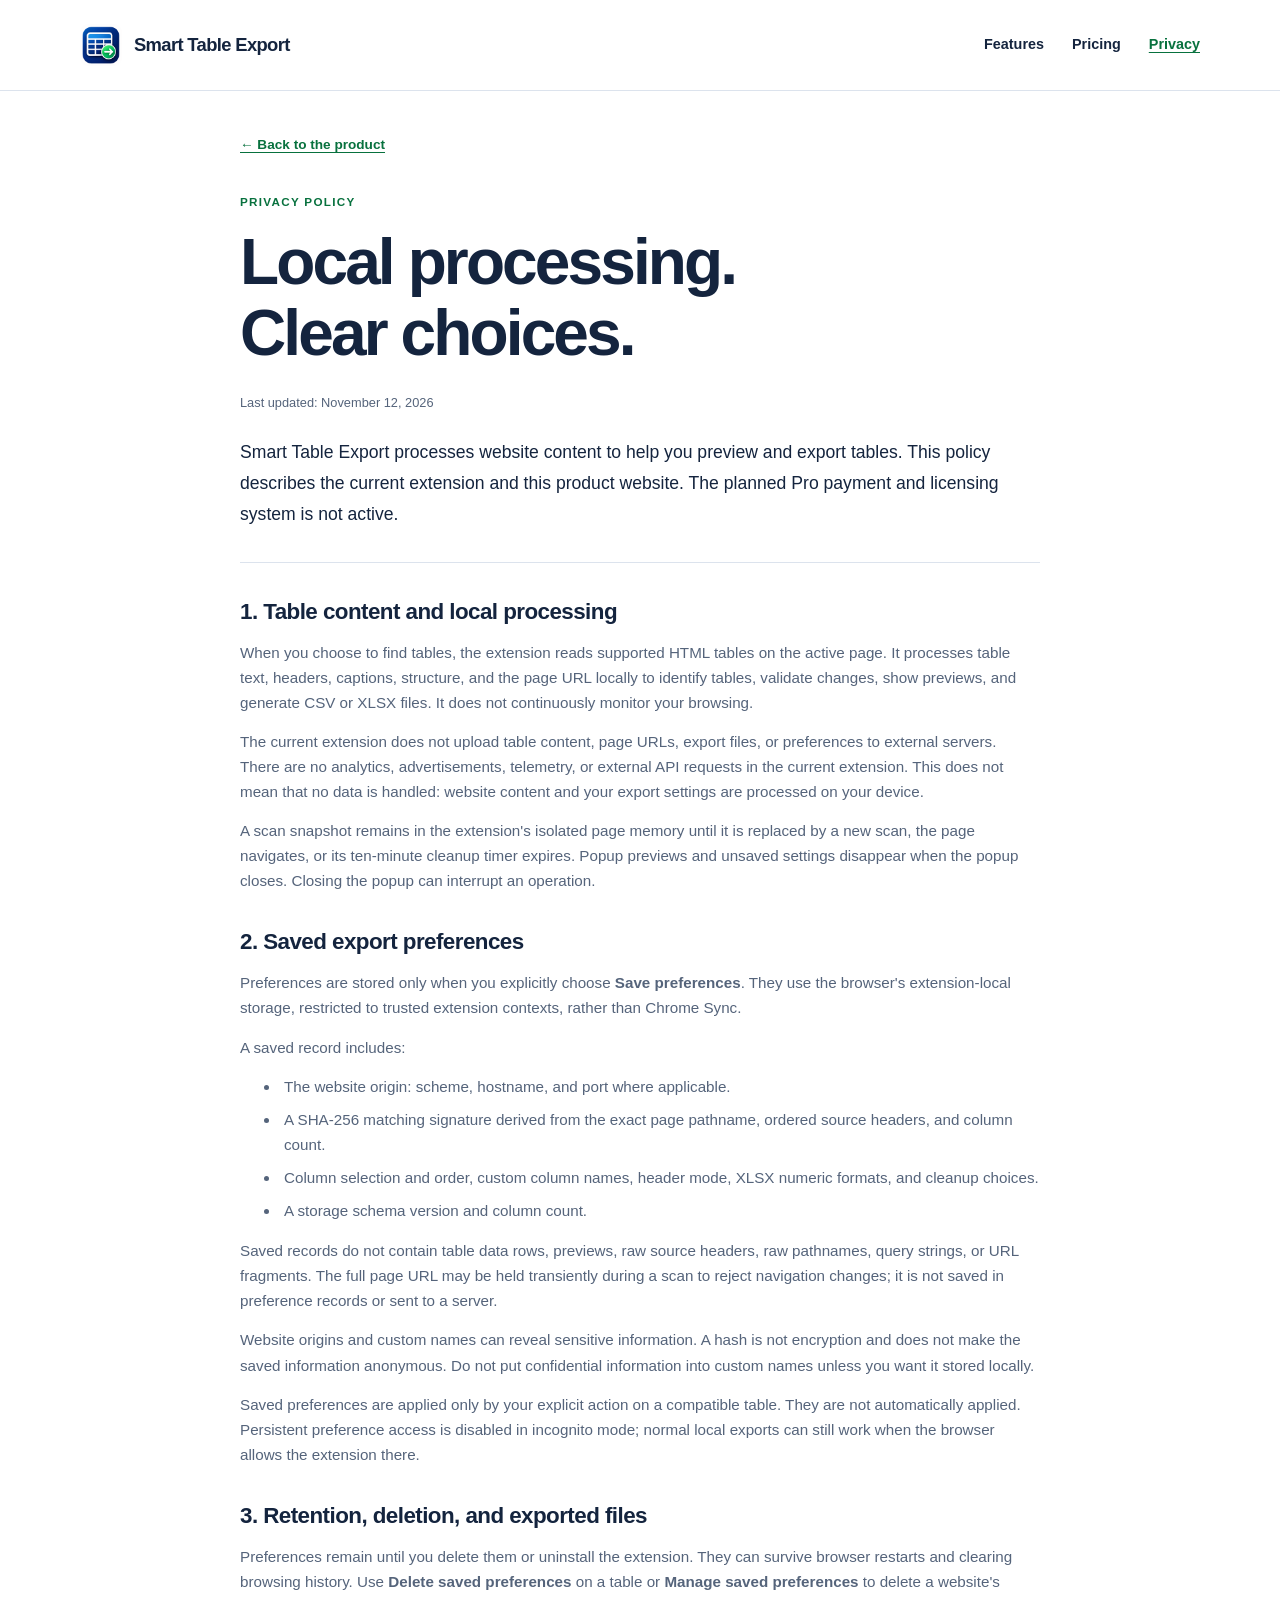
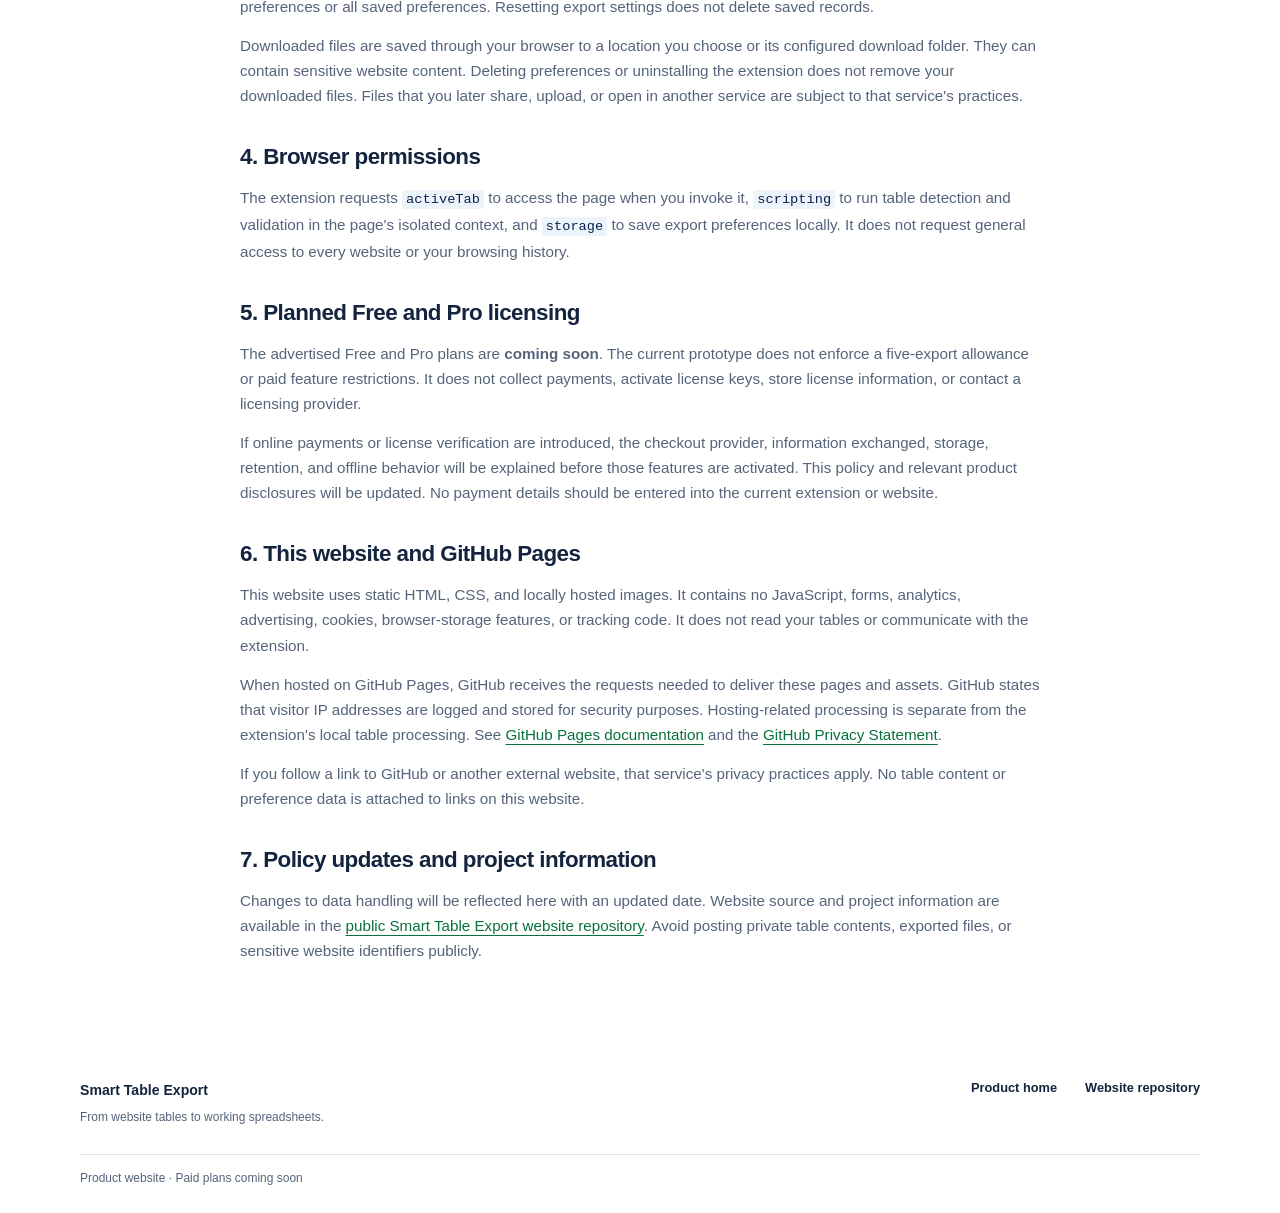
==== privacy.html @ 224048f1 "Publish Smart Table Export product website" ====
<!doctype html>
<html lang="en">
<head>
  <meta charset="utf-8">
  <meta name="viewport" content="width=device-width, initial-scale=1">
  <meta name="description" content="How Smart Table Export processes website tables locally, stores export preferences, and handles privacy on this website.">
  <meta name="theme-color" content="#092350">
  <title>Privacy Policy — Smart Table Export</title>
  <link rel="icon" type="image/png" sizes="32x32" href="assets/icon-32.png">
  <link rel="stylesheet" href="styles.css">
</head>
<body>
  <a class="skip-link" href="#main">Skip to content</a>
  <header class="site-header"><div class="container header-inner"><a class="brand" href="index.html" aria-label="Smart Table Export home"><img src="assets/icon-128.png" width="42" height="42" alt=""><span>Smart Table Export</span></a><nav aria-label="Main navigation"><a href="index.html#features">Features</a><a href="index.html#pricing">Pricing</a><a href="privacy.html" aria-current="page">Privacy</a></nav></div></header>
  <main id="main" class="container policy">
    <a class="inline-link" href="index.html">← Back to the product</a>
    <p class="eyebrow">Privacy Policy</p>
    <h1>Local processing.<br>Clear choices.</h1>
    <p class="policy-date">Last updated: November 12, 2026</p>
    <p class="policy-intro">Smart Table Export processes website content to help you preview and export tables. This policy describes the current extension and this product website. The planned Pro payment and licensing system is not active.</p>
    <section aria-labelledby="processing"><h2 id="processing">1. Table content and local processing</h2><p>When you choose to find tables, the extension reads supported HTML tables on the active page. It processes table text, headers, captions, structure, and the page URL locally to identify tables, validate changes, show previews, and generate CSV or XLSX files. It does not continuously monitor your browsing.</p><p>The current extension does not upload table content, page URLs, export files, or preferences to external servers. There are no analytics, advertisements, telemetry, or external API requests in the current extension. This does not mean that no data is handled: website content and your export settings are processed on your device.</p><p>A scan snapshot remains in the extension's isolated page memory until it is replaced by a new scan, the page navigates, or its ten-minute cleanup timer expires. Popup previews and unsaved settings disappear when the popup closes. Closing the popup can interrupt an operation.</p></section>
    <section aria-labelledby="preferences"><h2 id="preferences">2. Saved export preferences</h2><p>Preferences are stored only when you explicitly choose <strong>Save preferences</strong>. They use the browser's extension-local storage, restricted to trusted extension contexts, rather than Chrome Sync.</p><p>A saved record includes:</p><ul><li>The website origin: scheme, hostname, and port where applicable.</li><li>A SHA-256 matching signature derived from the exact page pathname, ordered source headers, and column count.</li><li>Column selection and order, custom column names, header mode, XLSX numeric formats, and cleanup choices.</li><li>A storage schema version and column count.</li></ul><p>Saved records do not contain table data rows, previews, raw source headers, raw pathnames, query strings, or URL fragments. The full page URL may be held transiently during a scan to reject navigation changes; it is not saved in preference records or sent to a server.</p><p>Website origins and custom names can reveal sensitive information. A hash is not encryption and does not make the saved information anonymous. Do not put confidential information into custom names unless you want it stored locally.</p><p>Saved preferences are applied only by your explicit action on a compatible table. They are not automatically applied. Persistent preference access is disabled in incognito mode; normal local exports can still work when the browser allows the extension there.</p></section>
    <section aria-labelledby="retention"><h2 id="retention">3. Retention, deletion, and exported files</h2><p>Preferences remain until you delete them or uninstall the extension. They can survive browser restarts and clearing browsing history. Use <strong>Delete saved preferences</strong> on a table or <strong>Manage saved preferences</strong> to delete a website's preferences or all saved preferences. Resetting export settings does not delete saved records.</p><p>Downloaded files are saved through your browser to a location you choose or its configured download folder. They can contain sensitive website content. Deleting preferences or uninstalling the extension does not remove your downloaded files. Files that you later share, upload, or open in another service are subject to that service's practices.</p></section>
    <section aria-labelledby="permissions"><h2 id="permissions">4. Browser permissions</h2><p>The extension requests <code>activeTab</code> to access the page when you invoke it, <code>scripting</code> to run table detection and validation in the page's isolated context, and <code>storage</code> to save export preferences locally. It does not request general access to every website or your browsing history.</p></section>
    <section aria-labelledby="licensing"><h2 id="licensing">5. Planned Free and Pro licensing</h2><p>The advertised Free and Pro plans are <strong>coming soon</strong>. The current prototype does not enforce a five-export allowance or paid feature restrictions. It does not collect payments, activate license keys, store license information, or contact a licensing provider.</p><p>If online payments or license verification are introduced, the checkout provider, information exchanged, storage, retention, and offline behavior will be explained before those features are activated. This policy and relevant product disclosures will be updated. No payment details should be entered into the current extension or website.</p></section>
    <section aria-labelledby="website"><h2 id="website">6. This website and GitHub Pages</h2><p>This website uses static HTML, CSS, and locally hosted images. It contains no JavaScript, forms, analytics, advertising, cookies, browser-storage features, or tracking code. It does not read your tables or communicate with the extension.</p><p>When hosted on GitHub Pages, GitHub receives the requests needed to deliver these pages and assets. GitHub states that visitor IP addresses are logged and stored for security purposes. Hosting-related processing is separate from the extension's local table processing. See <a href="https://docs.github.com/en/pages/getting-started-with-github-pages/what-is-github-pages">GitHub Pages documentation</a> and the <a href="https://docs.github.com/en/site-policy/privacy-policies/github-general-privacy-statement">GitHub Privacy Statement</a>.</p><p>If you follow a link to GitHub or another external website, that service's privacy practices apply. No table content or preference data is attached to links on this website.</p></section>
    <section aria-labelledby="updates"><h2 id="updates">7. Policy updates and project information</h2><p>Changes to data handling will be reflected here with an updated date. Website source and project information are available in the <a href="https://github.com/georgescugpccristian-jpg/smart-table-export-site">public Smart Table Export website repository</a>. Avoid posting private table contents, exported files, or sensitive website identifiers publicly.</p></section>
  </main>
  <footer class="site-footer container"><div class="footer-brand"><strong>Smart Table Export</strong><p>From website tables to working spreadsheets.</p></div><nav aria-label="Footer navigation"><a href="index.html">Product home</a><a href="https://github.com/georgescugpccristian-jpg/smart-table-export-site">Website repository</a></nav><p class="footer-note">Product website · Paid plans coming soon</p></footer>
</body>
</html>
---- styles.css ----
:root { color-scheme: light; --navy: #092350; --ink: #14243e; --muted: #55647b; --line: #dce3ed; --green: #9bf3ba; --green-ink: #08713e; font-family: -apple-system, BlinkMacSystemFont, "Segoe UI", sans-serif; font-size: 16px; line-height: 1.65; color: var(--ink); background: #fff; }
* { box-sizing: border-box; }
html { scroll-padding-top: 1rem; }
body { margin: 0; }
a { color: inherit; text-underline-offset: .24em; }
a:hover { text-decoration-thickness: 2px; }
a:focus-visible { outline: 3px solid #0d9957; outline-offset: 5px; border-radius: 3px; }
img { display: block; max-width: 100%; }
h1, h2, h3, p, figure { margin: 0; }
h1, h2, h3 { line-height: 1.12; letter-spacing: -.045em; }
h1 { font-size: clamp(2.7rem, 4.7vw, 4.5rem); font-weight: 750; }
h2 { font-size: clamp(2rem, 3.3vw, 3rem); }
h3 { font-size: 1.35rem; letter-spacing: -.025em; }
.container { width: min(1120px, calc(100% - 64px)); margin-inline: auto; }
.skip-link { position: absolute; top: -100px; left: 20px; z-index: 5; padding: 12px 18px; background: #fff; color: var(--navy); }
.skip-link:focus { top: 12px; }
.visually-hidden { position: absolute; width: 1px; height: 1px; overflow: hidden; clip-path: inset(50%); white-space: nowrap; }
.site-header { background: #fff; border-bottom: 1px solid var(--line); }
.header-inner { min-height: 90px; display: flex; align-items: center; justify-content: space-between; gap: 24px; }
.brand { display: flex; align-items: center; gap: 12px; text-decoration: none; font-weight: 750; letter-spacing: -.035em; font-size: 1.15rem; }
.brand img { flex-shrink: 0; border-radius: 9px; }
nav { display: flex; align-items: center; gap: 28px; }
nav a { text-decoration: none; font-size: .9rem; font-weight: 550; }
nav a:hover, nav a[aria-current] { color: var(--green-ink); text-decoration: underline; }
.hero { color: #fff; background: radial-gradient(ellipse at 85% 20%, #174582 0, transparent 60%), var(--navy); }
.hero-grid { display: grid; grid-template-columns: minmax(0, 1.15fr) minmax(0, 1fr); align-items: center; gap: 60px; padding-block: 88px 68px; }
.hero-grid > div { min-width: 0; }
.eyebrow { display: flex; gap: 9px; align-items: center; font-size: .73rem; font-weight: 750; letter-spacing: .11em; text-transform: uppercase; margin-bottom: 22px; color: var(--green-ink); }
.hero .eyebrow { color: var(--green); }
.status-dot { width: 7px; height: 7px; background: currentColor; border-radius: 50%; flex-shrink: 0; }
.hero-description { font-size: 1.08rem; color: #d3dff2; margin-top: 26px; max-width: 490px; }
.hero-links { display: flex; align-items: center; flex-wrap: wrap; gap: 24px; margin-top: 32px; }
.button { display: inline-flex; align-items: center; justify-content: center; gap: 18px; padding: 13px 20px; border: 1px solid transparent; border-radius: 7px; font-size: .87rem; font-weight: 700; text-decoration: none; }
.button:hover { filter: brightness(.96); }
.button-green { color: #073a24; background: var(--green); }
.text-link { color: #fff; font-size: .87rem; text-decoration: none; }
.text-link:hover { text-decoration: underline; }
.hero-note { font-size: .75rem; line-height: 1.6; color: #bdcee7; max-width: 410px; margin-top: 22px; }
.hero-foot { display: flex; gap: 42px; flex-wrap: wrap; padding-block: 20px 24px; border-top: 1px solid #ffffff30; font-size: .77rem; color: #d3dff2; }
.hero-foot span::before { content: "✓"; color: var(--green); margin-right: 8px; }
.export-illustration { min-width: 0; padding: 22px; border: 1px solid #6a88af80; border-radius: 15px; background: #ffffff0c; box-shadow: 0 28px 80px #00000022; }
.example-top { display: flex; align-items: center; gap: 10px; font-size: .8rem; color: #e6eefb; margin-bottom: 20px; }
.example-mark { color: var(--green); font-size: 1.6rem; line-height: 1; }
.file-tag { margin-left: auto; font-size: .58rem; letter-spacing: .12em; color: var(--green); background: #9bf3ba16; border: 1px solid #9bf3ba55; border-radius: 4px; padding: 3px 7px; }
.example-table-wrap { overflow-x: auto; border-radius: 7px; background: #fff; color: var(--ink); }
.example-table { width: 100%; border-collapse: collapse; font-size: .78rem; text-align: left; white-space: nowrap; }
.example-table th { background: #edf3fa; font-weight: 650; }
.example-table th, .example-table td { padding: 13px 14px; border-bottom: 1px solid #e5ebf3; }
.example-table tbody tr:last-child td { border-bottom: 0; }
.example-table td:first-child, .example-table td:last-child { font-variant-numeric: tabular-nums; }
.example-flow { display: flex; align-items: center; justify-content: center; gap: 12px; color: #c8d8ee; font-size: .73rem; padding-block: 18px; }
.example-flow > span:first-child { color: var(--green); font-size: 1.5rem; }
.example-output { display: flex; align-items: center; justify-content: space-between; gap: 14px; padding: 16px; background: #092350b3; border: 1px solid #9bf3ba44; border-radius: 7px; }
.example-output strong { display: block; font-size: .75rem; color: #f2fff6; }
.example-output div > span { display: block; color: #bdcee7; font-size: .65rem; margin-top: 3px; }
.format-tags { display: flex; gap: 5px; flex-shrink: 0; }
.example-output .format-tags > span { font-size: .68rem; font-weight: 700; color: var(--green); padding: 4px 6px; border-radius: 3px; background: #9bf3ba16; }
figcaption { text-align: center; font-size: .64rem; color: #bdcee7; margin-top: 16px; }
.section { padding-block: 86px; }
.section-heading { max-width: 660px; margin-bottom: 44px; }
.section-heading .eyebrow, .workflow-heading .eyebrow { margin-bottom: 14px; }
.section-heading > p:last-child { color: var(--muted); margin-top: 20px; }
.feature-grid { display: grid; grid-template-columns: repeat(3, minmax(0, 1fr)); gap: 0 38px; }
.feature { padding-block: 28px 30px; border-top: 1px solid var(--line); }
.feature-number { display: block; font-size: .65rem; font-weight: 700; letter-spacing: .12em; color: var(--green-ink); margin-bottom: 18px; }
.feature p { font-size: .87rem; color: var(--muted); margin-top: 14px; }
.inline-link { display: inline-block; color: var(--green-ink); font-size: .85rem; font-weight: 650; margin-top: 15px; }
.workflow-section { background: #f1f5fa; padding-block: 64px; border-block: 1px solid #e6ecf4; }
.workflow-heading h2 { font-size: clamp(1.9rem, 3vw, 2.6rem); }
.workflow { display: grid; grid-template-columns: repeat(3, minmax(0, 1fr)); gap: 40px; counter-reset: steps; list-style: none; padding: 0; margin: 38px 0 30px; }
.workflow li { counter-increment: steps; }
.workflow li::before { content: "0" counter(steps); display: block; color: var(--green-ink); font-size: .78rem; font-weight: 750; margin-bottom: 12px; }
.workflow strong { font-size: 1rem; }
.workflow p { font-size: .86rem; color: var(--muted); margin-top: 8px; }
.scope-note { padding-top: 24px; border-top: 1px solid #d4deeb; color: var(--muted); font-size: .78rem; }
.scope-note strong { color: var(--ink); }
.pricing-grid { display: grid; grid-template-columns: repeat(2, minmax(0, 1fr)); gap: 24px; }
.plan { padding: 32px; border: 1px solid var(--line); border-radius: 12px; }
.plan-pro { border: 1px solid #2f684d; background: #f5fbf7; }
.plan-heading { display: flex; align-items: center; justify-content: space-between; flex-wrap: wrap; gap: 12px; }
.badge { border-radius: 4px; background: #edf1f6; color: #46566b; padding: 4px 8px; font-size: .68rem; font-weight: 700; }
.badge-green { color: #075a32; background: #d9f5e3; }
.price { font-size: 3.2rem; letter-spacing: -.055em; font-weight: 750; line-height: 1.2; margin-top: 26px; }
.price > span { font-size: 1rem; font-weight: 500; letter-spacing: -.015em; color: var(--muted); }
.plan-description { color: var(--muted); font-size: .88rem; margin-top: 8px; }
.check-list { padding: 0; margin: 26px 0; list-style: none; font-size: .87rem; }
.check-list li { position: relative; padding-left: 24px; margin: 11px 0; }
.check-list li::before { content: "✓"; position: absolute; left: 0; color: var(--green-ink); font-weight: 700; }
.plan-footnote { color: var(--muted); border-top: 1px solid var(--line); padding-top: 18px; font-size: .74rem; }
.pricing-note { color: var(--muted); font-size: .78rem; max-width: 830px; margin-top: 22px; }
.privacy-banner { display: flex; align-items: center; justify-content: space-between; gap: 48px; border-radius: 12px; padding: 40px; background: var(--navy); color: #fff; }
.privacy-banner .eyebrow { color: var(--green); margin-bottom: 14px; }
.privacy-banner h2 { font-size: 2rem; }
.privacy-banner p:last-child { font-size: .87rem; color: #d3dff2; max-width: 560px; margin-top: 14px; }
.button-outline { color: #fff; border-color: #ffffff70; flex-shrink: 0; }
.site-footer { padding-block: 44px 28px; display: flex; align-items: start; flex-wrap: wrap; justify-content: space-between; gap: 22px; }
.footer-brand strong { font-size: .88rem; }
.footer-brand p, .footer-note { font-size: .75rem; color: var(--muted); margin-top: 4px; }
.site-footer nav a { font-size: .8rem; }
.footer-note { flex-basis: 100%; padding-top: 14px; border-top: 1px solid var(--line); }
.policy { max-width: 800px; padding-block: 40px 70px; overflow-wrap: anywhere; }
.policy > .inline-link { margin: 0 0 36px; }
.policy > .eyebrow { margin-bottom: 15px; }
.policy h1 { font-size: clamp(2.7rem, 5vw, 4rem); }
.policy-date { font-size: .8rem; color: var(--muted); margin-top: 22px; }
.policy-intro { font-size: 1.1rem; line-height: 1.75; margin-top: 24px; padding-bottom: 32px; border-bottom: 1px solid var(--line); }
.policy section { margin-top: 36px; }
.policy h2 { font-size: 1.4rem; letter-spacing: -.025em; margin-bottom: 16px; }
.policy section p, .policy section ul { color: var(--muted); margin-top: 14px; font-size: .95rem; }
.policy section li { padding-left: 4px; margin-top: 8px; }
.policy section a { color: var(--green-ink); }
code { font-size: .9em; color: var(--navy); background: #edf3fa; padding: 2px 4px; border-radius: 3px; }
@media (max-width: 1000px) {
  .hero-grid { gap: 32px; }
  .hero h1 br { display: none; }
  .example-output { flex-wrap: wrap; }
  .feature-grid { gap: 0 24px; }
  .privacy-banner { align-items: start; gap: 26px; flex-direction: column; }
}
@media (max-width: 760px) {
  .container { width: calc(100% - 40px); }
  .header-inner { flex-wrap: wrap; gap: 16px; padding-block: 18px; }
  .header-inner nav { gap: 24px; }
  .brand { font-size: 1.05rem; }
  .hero-grid { grid-template-columns: minmax(0, 1fr); padding-block: 54px 36px; gap: 38px; }
  .hero-description { max-width: 560px; }
  .hero-foot { gap: 10px 24px; }
  .export-illustration { max-width: 520px; width: 100%; }
  .example-output { flex-wrap: nowrap; }
  .section { padding-block: 56px; }
  .feature-grid { grid-template-columns: repeat(2, minmax(0, 1fr)); }
  .workflow-section { padding-block: 48px; }
  .workflow { grid-template-columns: 1fr; gap: 22px; }
  .workflow li { position: relative; padding-left: 38px; }
  .workflow li::before { position: absolute; left: 0; top: 2px; }
  .pricing-grid { grid-template-columns: 1fr; }
  .plan { padding: 26px; }
  .privacy-banner { padding: 28px; }
  .site-footer { padding-top: 36px; }
}
@media (max-width: 420px) {
  .feature-grid { grid-template-columns: 1fr; }
  .hero-links { gap: 18px; }
  .export-illustration { padding: 14px; }
  .example-table td, .example-table th { padding: 11px 10px; }
  .example-output { flex-wrap: wrap; }
  .eyebrow { font-size: .67rem; }
  .button { gap: 12px; }
  .privacy-banner .button { font-size: .78rem; padding-inline: 12px; }
}
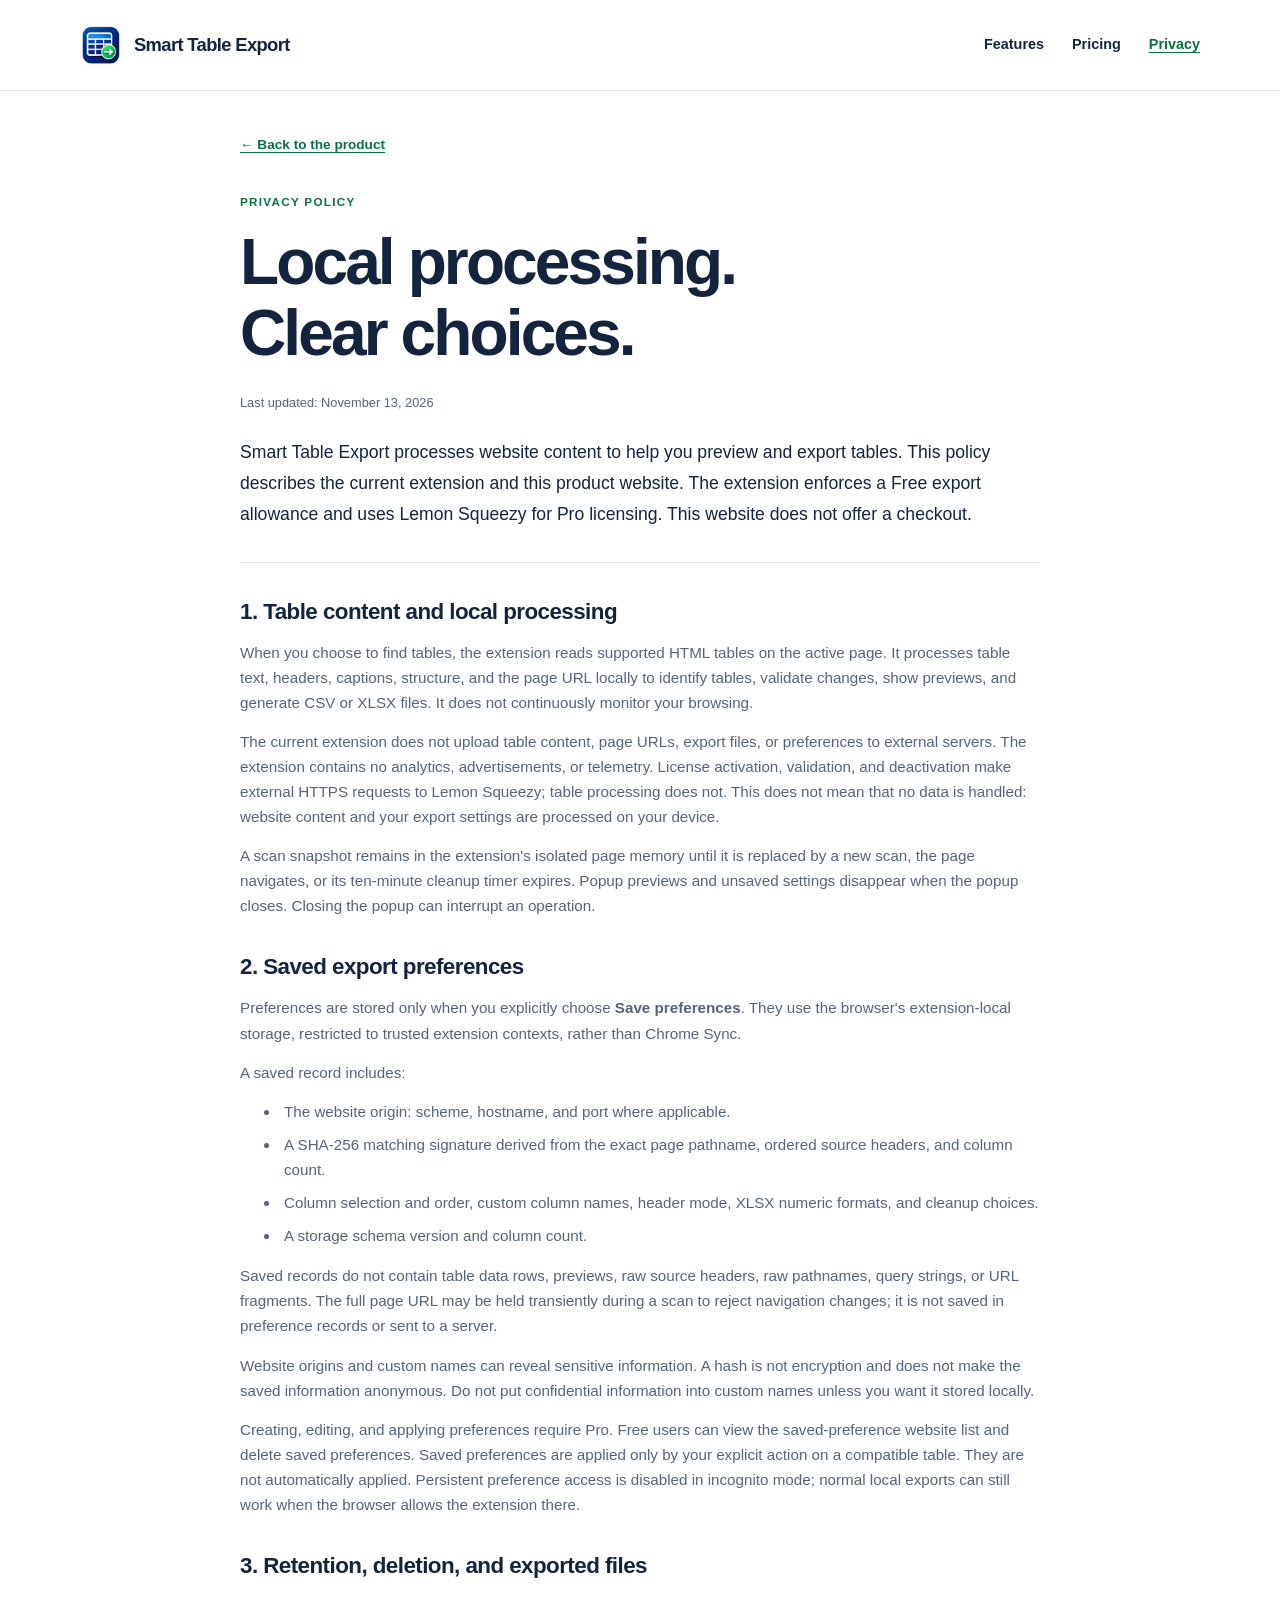
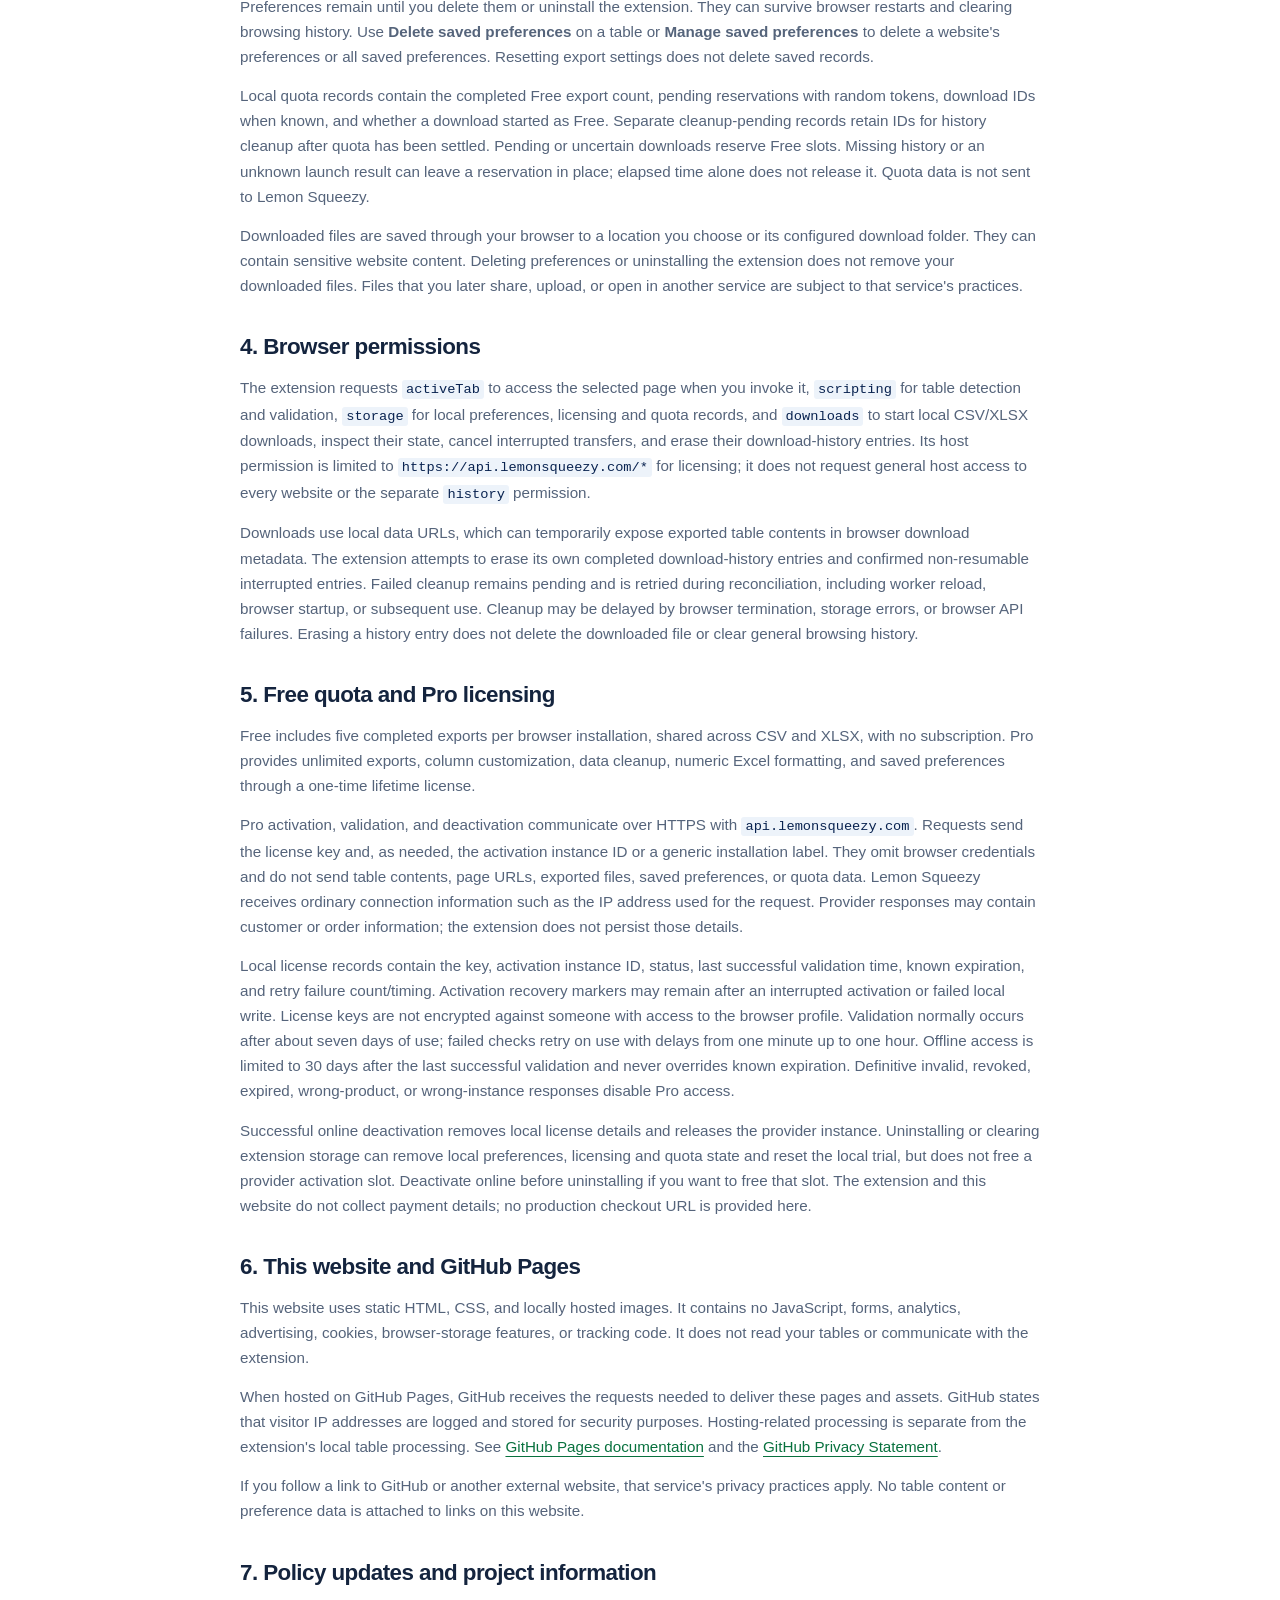
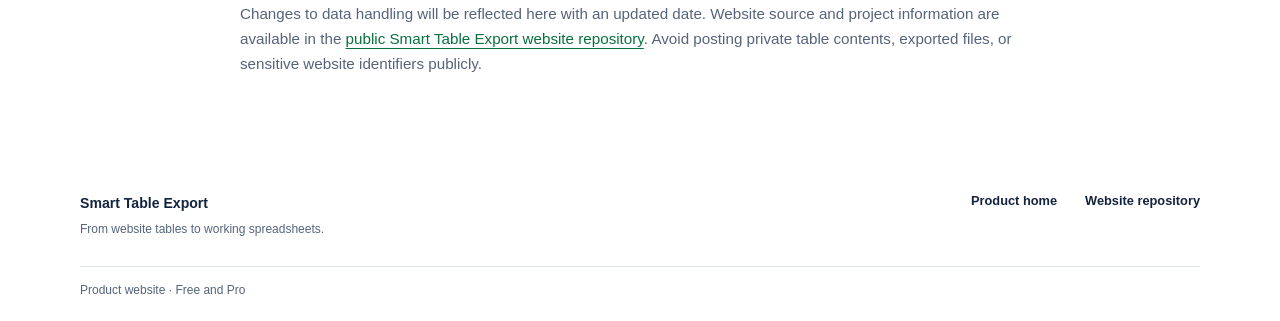
==== commit 762f53b4: "Align release website and privacy disclosures with Free and Pro" ====
--- a/privacy.html
+++ b/privacy.html
@@ -3,7 +3,7 @@
 <head>
   <meta charset="utf-8">
   <meta name="viewport" content="width=device-width, initial-scale=1">
-  <meta name="description" content="How Smart Table Export processes website tables locally, stores export preferences, and handles privacy on this website.">
+  <meta name="description" content="How Smart Table Export processes tables locally, stores preferences and quota data, and uses Lemon Squeezy for licensing.">
   <meta name="theme-color" content="#092350">
   <title>Privacy Policy — Smart Table Export</title>
   <link rel="icon" type="image/png" sizes="32x32" href="assets/icon-32.png">
@@ -16,16 +16,16 @@
     <a class="inline-link" href="index.html">← Back to the product</a>
     <p class="eyebrow">Privacy Policy</p>
     <h1>Local processing.<br>Clear choices.</h1>
-    <p class="policy-date">Last updated: November 12, 2026</p>
-    <p class="policy-intro">Smart Table Export processes website content to help you preview and export tables. This policy describes the current extension and this product website. The planned Pro payment and licensing system is not active.</p>
-    <section aria-labelledby="processing"><h2 id="processing">1. Table content and local processing</h2><p>When you choose to find tables, the extension reads supported HTML tables on the active page. It processes table text, headers, captions, structure, and the page URL locally to identify tables, validate changes, show previews, and generate CSV or XLSX files. It does not continuously monitor your browsing.</p><p>The current extension does not upload table content, page URLs, export files, or preferences to external servers. There are no analytics, advertisements, telemetry, or external API requests in the current extension. This does not mean that no data is handled: website content and your export settings are processed on your device.</p><p>A scan snapshot remains in the extension's isolated page memory until it is replaced by a new scan, the page navigates, or its ten-minute cleanup timer expires. Popup previews and unsaved settings disappear when the popup closes. Closing the popup can interrupt an operation.</p></section>
-    <section aria-labelledby="preferences"><h2 id="preferences">2. Saved export preferences</h2><p>Preferences are stored only when you explicitly choose <strong>Save preferences</strong>. They use the browser's extension-local storage, restricted to trusted extension contexts, rather than Chrome Sync.</p><p>A saved record includes:</p><ul><li>The website origin: scheme, hostname, and port where applicable.</li><li>A SHA-256 matching signature derived from the exact page pathname, ordered source headers, and column count.</li><li>Column selection and order, custom column names, header mode, XLSX numeric formats, and cleanup choices.</li><li>A storage schema version and column count.</li></ul><p>Saved records do not contain table data rows, previews, raw source headers, raw pathnames, query strings, or URL fragments. The full page URL may be held transiently during a scan to reject navigation changes; it is not saved in preference records or sent to a server.</p><p>Website origins and custom names can reveal sensitive information. A hash is not encryption and does not make the saved information anonymous. Do not put confidential information into custom names unless you want it stored locally.</p><p>Saved preferences are applied only by your explicit action on a compatible table. They are not automatically applied. Persistent preference access is disabled in incognito mode; normal local exports can still work when the browser allows the extension there.</p></section>
-    <section aria-labelledby="retention"><h2 id="retention">3. Retention, deletion, and exported files</h2><p>Preferences remain until you delete them or uninstall the extension. They can survive browser restarts and clearing browsing history. Use <strong>Delete saved preferences</strong> on a table or <strong>Manage saved preferences</strong> to delete a website's preferences or all saved preferences. Resetting export settings does not delete saved records.</p><p>Downloaded files are saved through your browser to a location you choose or its configured download folder. They can contain sensitive website content. Deleting preferences or uninstalling the extension does not remove your downloaded files. Files that you later share, upload, or open in another service are subject to that service's practices.</p></section>
-    <section aria-labelledby="permissions"><h2 id="permissions">4. Browser permissions</h2><p>The extension requests <code>activeTab</code> to access the page when you invoke it, <code>scripting</code> to run table detection and validation in the page's isolated context, and <code>storage</code> to save export preferences locally. It does not request general access to every website or your browsing history.</p></section>
-    <section aria-labelledby="licensing"><h2 id="licensing">5. Planned Free and Pro licensing</h2><p>The advertised Free and Pro plans are <strong>coming soon</strong>. The current prototype does not enforce a five-export allowance or paid feature restrictions. It does not collect payments, activate license keys, store license information, or contact a licensing provider.</p><p>If online payments or license verification are introduced, the checkout provider, information exchanged, storage, retention, and offline behavior will be explained before those features are activated. This policy and relevant product disclosures will be updated. No payment details should be entered into the current extension or website.</p></section>
+    <p class="policy-date">Last updated: November 13, 2026</p>
+    <p class="policy-intro">Smart Table Export processes website content to help you preview and export tables. This policy describes the current extension and this product website. The extension enforces a Free export allowance and uses Lemon Squeezy for Pro licensing. This website does not offer a checkout.</p>
+    <section aria-labelledby="processing"><h2 id="processing">1. Table content and local processing</h2><p>When you choose to find tables, the extension reads supported HTML tables on the active page. It processes table text, headers, captions, structure, and the page URL locally to identify tables, validate changes, show previews, and generate CSV or XLSX files. It does not continuously monitor your browsing.</p><p>The current extension does not upload table content, page URLs, export files, or preferences to external servers. The extension contains no analytics, advertisements, or telemetry. License activation, validation, and deactivation make external HTTPS requests to Lemon Squeezy; table processing does not. This does not mean that no data is handled: website content and your export settings are processed on your device.</p><p>A scan snapshot remains in the extension's isolated page memory until it is replaced by a new scan, the page navigates, or its ten-minute cleanup timer expires. Popup previews and unsaved settings disappear when the popup closes. Closing the popup can interrupt an operation.</p></section>
+    <section aria-labelledby="preferences"><h2 id="preferences">2. Saved export preferences</h2><p>Preferences are stored only when you explicitly choose <strong>Save preferences</strong>. They use the browser's extension-local storage, restricted to trusted extension contexts, rather than Chrome Sync.</p><p>A saved record includes:</p><ul><li>The website origin: scheme, hostname, and port where applicable.</li><li>A SHA-256 matching signature derived from the exact page pathname, ordered source headers, and column count.</li><li>Column selection and order, custom column names, header mode, XLSX numeric formats, and cleanup choices.</li><li>A storage schema version and column count.</li></ul><p>Saved records do not contain table data rows, previews, raw source headers, raw pathnames, query strings, or URL fragments. The full page URL may be held transiently during a scan to reject navigation changes; it is not saved in preference records or sent to a server.</p><p>Website origins and custom names can reveal sensitive information. A hash is not encryption and does not make the saved information anonymous. Do not put confidential information into custom names unless you want it stored locally.</p><p>Creating, editing, and applying preferences require Pro. Free users can view the saved-preference website list and delete saved preferences. Saved preferences are applied only by your explicit action on a compatible table. They are not automatically applied. Persistent preference access is disabled in incognito mode; normal local exports can still work when the browser allows the extension there.</p></section>
+    <section aria-labelledby="retention"><h2 id="retention">3. Retention, deletion, and exported files</h2><p>Preferences remain until you delete them or uninstall the extension. They can survive browser restarts and clearing browsing history. Use <strong>Delete saved preferences</strong> on a table or <strong>Manage saved preferences</strong> to delete a website's preferences or all saved preferences. Resetting export settings does not delete saved records.</p><p>Local quota records contain the completed Free export count, pending reservations with random tokens, download IDs when known, and whether a download started as Free. Separate cleanup-pending records retain IDs for history cleanup after quota has been settled. Pending or uncertain downloads reserve Free slots. Missing history or an unknown launch result can leave a reservation in place; elapsed time alone does not release it. Quota data is not sent to Lemon Squeezy.</p><p>Downloaded files are saved through your browser to a location you choose or its configured download folder. They can contain sensitive website content. Deleting preferences or uninstalling the extension does not remove your downloaded files. Files that you later share, upload, or open in another service are subject to that service's practices.</p></section>
+    <section aria-labelledby="permissions"><h2 id="permissions">4. Browser permissions</h2><p>The extension requests <code>activeTab</code> to access the selected page when you invoke it, <code>scripting</code> for table detection and validation, <code>storage</code> for local preferences, licensing and quota records, and <code>downloads</code> to start local CSV/XLSX downloads, inspect their state, cancel interrupted transfers, and erase their download-history entries. Its host permission is limited to <code>https://api.lemonsqueezy.com/*</code> for licensing; it does not request general host access to every website or the separate <code>history</code> permission.</p><p>Downloads use local data URLs, which can temporarily expose exported table contents in browser download metadata. The extension attempts to erase its own completed download-history entries and confirmed non-resumable interrupted entries. Failed cleanup remains pending and is retried during reconciliation, including worker reload, browser startup, or subsequent use. Cleanup may be delayed by browser termination, storage errors, or browser API failures. Erasing a history entry does not delete the downloaded file or clear general browsing history.</p></section>
+    <section aria-labelledby="licensing"><h2 id="licensing">5. Free quota and Pro licensing</h2><p>Free includes five completed exports per browser installation, shared across CSV and XLSX, with no subscription. Pro provides unlimited exports, column customization, data cleanup, numeric Excel formatting, and saved preferences through a one-time lifetime license.</p><p>Pro activation, validation, and deactivation communicate over HTTPS with <code>api.lemonsqueezy.com</code>. Requests send the license key and, as needed, the activation instance ID or a generic installation label. They omit browser credentials and do not send table contents, page URLs, exported files, saved preferences, or quota data. Lemon Squeezy receives ordinary connection information such as the IP address used for the request. Provider responses may contain customer or order information; the extension does not persist those details.</p><p>Local license records contain the key, activation instance ID, status, last successful validation time, known expiration, and retry failure count/timing. Activation recovery markers may remain after an interrupted activation or failed local write. License keys are not encrypted against someone with access to the browser profile. Validation normally occurs after about seven days of use; failed checks retry on use with delays from one minute up to one hour. Offline access is limited to 30 days after the last successful validation and never overrides known expiration. Definitive invalid, revoked, expired, wrong-product, or wrong-instance responses disable Pro access.</p><p>Successful online deactivation removes local license details and releases the provider instance. Uninstalling or clearing extension storage can remove local preferences, licensing and quota state and reset the local trial, but does not free a provider activation slot. Deactivate online before uninstalling if you want to free that slot. The extension and this website do not collect payment details; no production checkout URL is provided here.</p></section>
     <section aria-labelledby="website"><h2 id="website">6. This website and GitHub Pages</h2><p>This website uses static HTML, CSS, and locally hosted images. It contains no JavaScript, forms, analytics, advertising, cookies, browser-storage features, or tracking code. It does not read your tables or communicate with the extension.</p><p>When hosted on GitHub Pages, GitHub receives the requests needed to deliver these pages and assets. GitHub states that visitor IP addresses are logged and stored for security purposes. Hosting-related processing is separate from the extension's local table processing. See <a href="https://docs.github.com/en/pages/getting-started-with-github-pages/what-is-github-pages">GitHub Pages documentation</a> and the <a href="https://docs.github.com/en/site-policy/privacy-policies/github-general-privacy-statement">GitHub Privacy Statement</a>.</p><p>If you follow a link to GitHub or another external website, that service's privacy practices apply. No table content or preference data is attached to links on this website.</p></section>
     <section aria-labelledby="updates"><h2 id="updates">7. Policy updates and project information</h2><p>Changes to data handling will be reflected here with an updated date. Website source and project information are available in the <a href="https://github.com/georgescugpccristian-jpg/smart-table-export-site">public Smart Table Export website repository</a>. Avoid posting private table contents, exported files, or sensitive website identifiers publicly.</p></section>
   </main>
-  <footer class="site-footer container"><div class="footer-brand"><strong>Smart Table Export</strong><p>From website tables to working spreadsheets.</p></div><nav aria-label="Footer navigation"><a href="index.html">Product home</a><a href="https://github.com/georgescugpccristian-jpg/smart-table-export-site">Website repository</a></nav><p class="footer-note">Product website · Paid plans coming soon</p></footer>
+  <footer class="site-footer container"><div class="footer-brand"><strong>Smart Table Export</strong><p>From website tables to working spreadsheets.</p></div><nav aria-label="Footer navigation"><a href="index.html">Product home</a><a href="https://github.com/georgescugpccristian-jpg/smart-table-export-site">Website repository</a></nav><p class="footer-note">Product website · Free and Pro</p></footer>
 </body>
 </html>
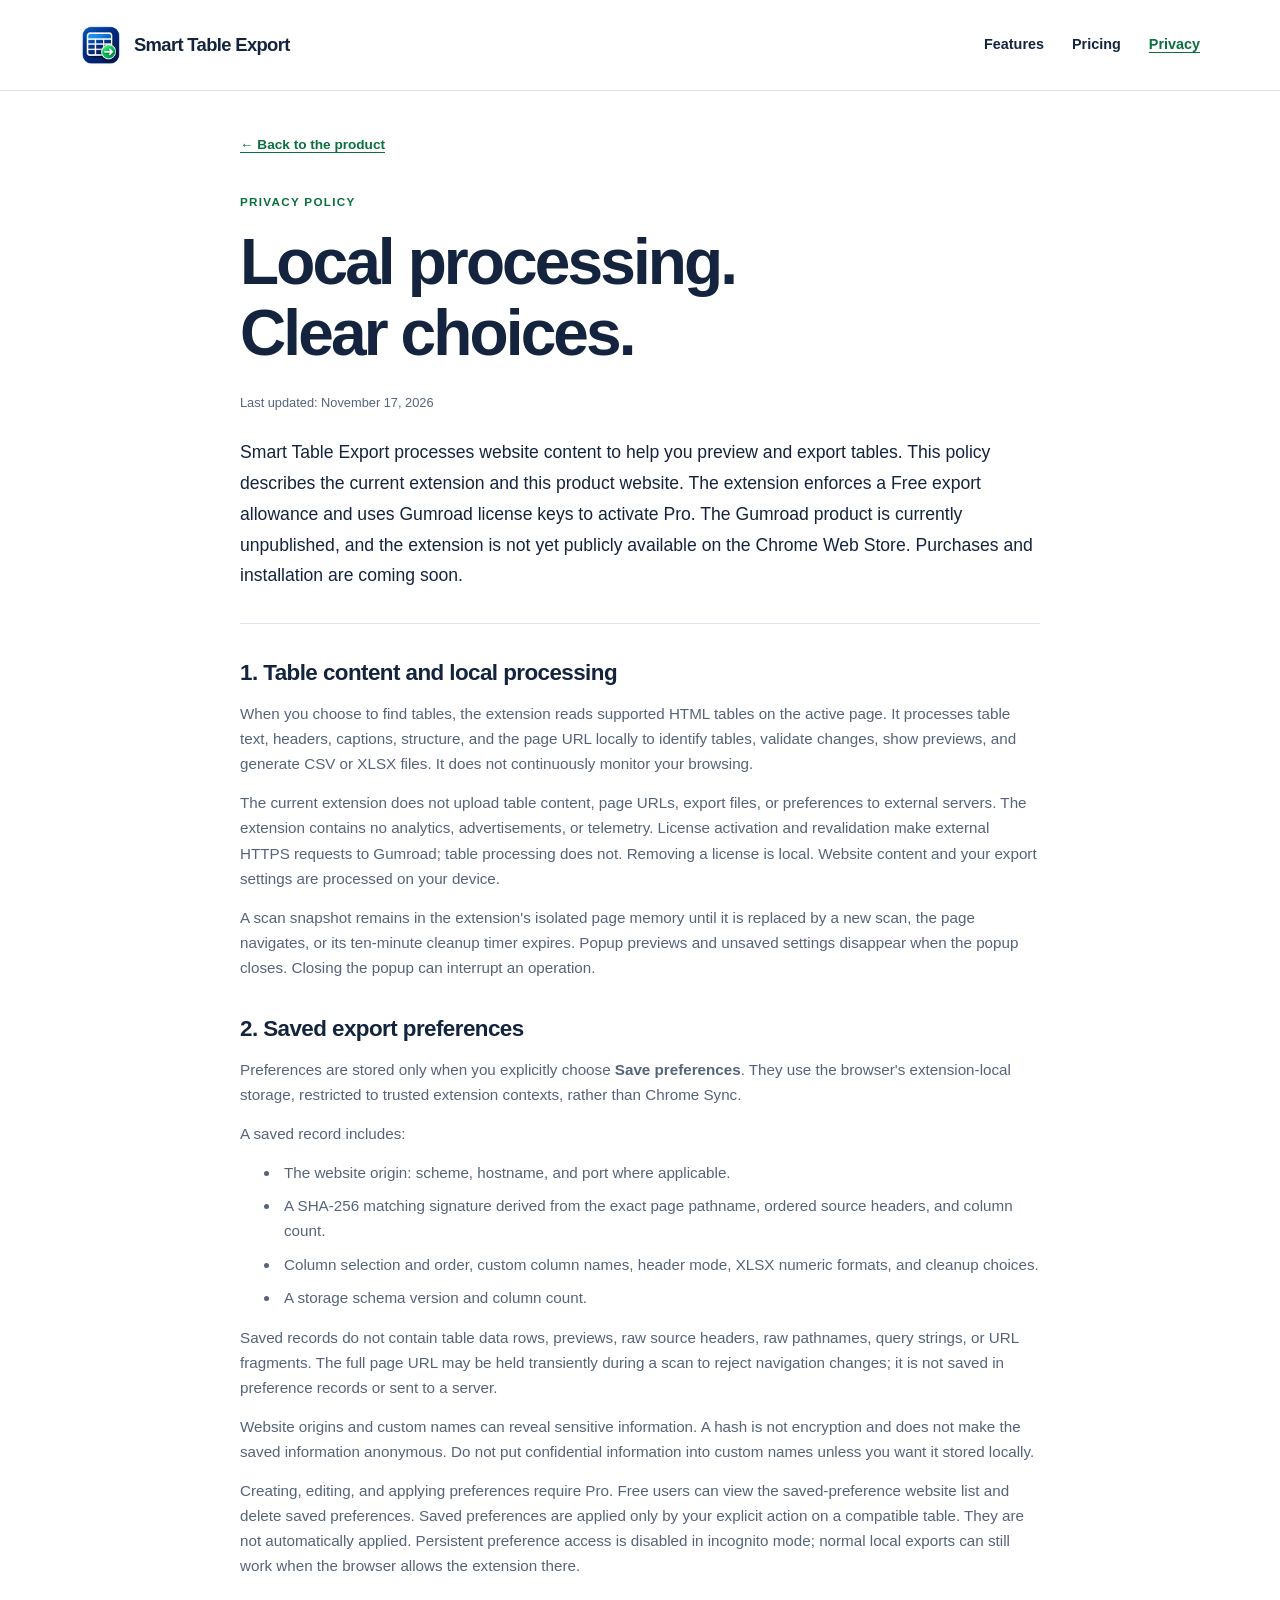
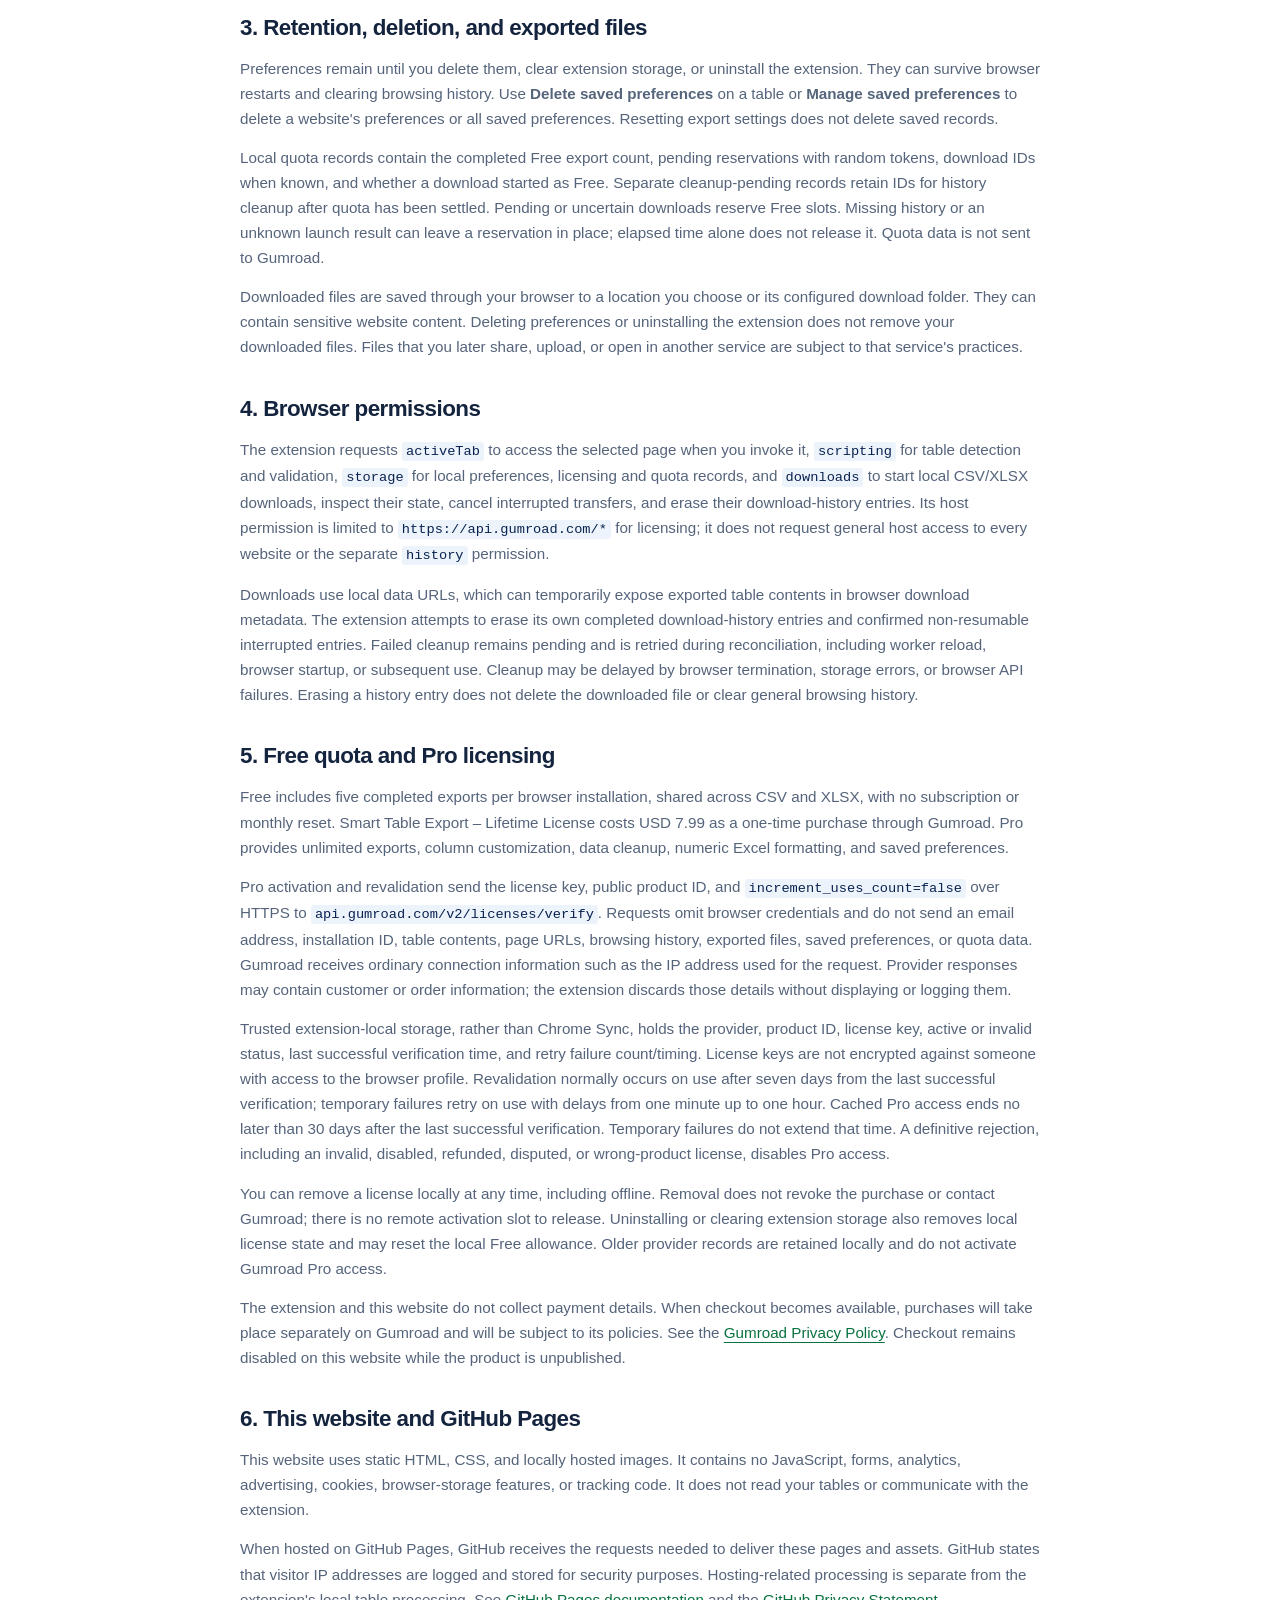
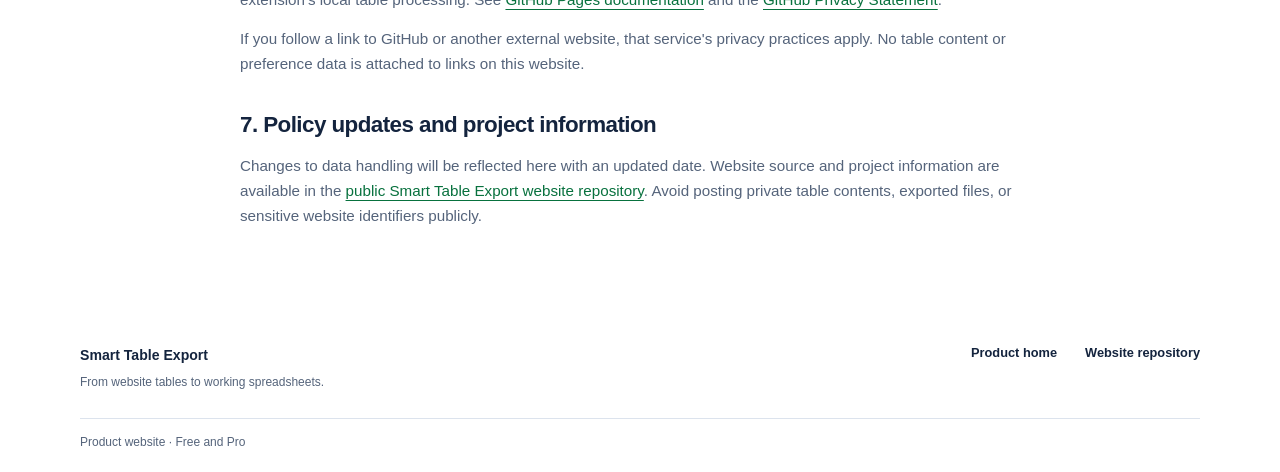
==== commit 086260b9: "Update Smart Table Export website for Gumroad launch" ====
--- a/privacy.html
+++ b/privacy.html
@@ -3,7 +3,7 @@
 <head>
   <meta charset="utf-8">
   <meta name="viewport" content="width=device-width, initial-scale=1">
-  <meta name="description" content="How Smart Table Export processes tables locally, stores preferences and quota data, and uses Lemon Squeezy for licensing.">
+  <meta name="description" content="How Smart Table Export processes tables locally, stores preferences and quota data, and verifies Pro license keys and product IDs with Gumroad without table uploads.">
   <meta name="theme-color" content="#092350">
   <title>Privacy Policy — Smart Table Export</title>
   <link rel="icon" type="image/png" sizes="32x32" href="assets/icon-32.png">
@@ -16,13 +16,13 @@
     <a class="inline-link" href="index.html">← Back to the product</a>
     <p class="eyebrow">Privacy Policy</p>
     <h1>Local processing.<br>Clear choices.</h1>
-    <p class="policy-date">Last updated: November 13, 2026</p>
-    <p class="policy-intro">Smart Table Export processes website content to help you preview and export tables. This policy describes the current extension and this product website. The extension enforces a Free export allowance and uses Lemon Squeezy for Pro licensing. This website does not offer a checkout.</p>
-    <section aria-labelledby="processing"><h2 id="processing">1. Table content and local processing</h2><p>When you choose to find tables, the extension reads supported HTML tables on the active page. It processes table text, headers, captions, structure, and the page URL locally to identify tables, validate changes, show previews, and generate CSV or XLSX files. It does not continuously monitor your browsing.</p><p>The current extension does not upload table content, page URLs, export files, or preferences to external servers. The extension contains no analytics, advertisements, or telemetry. License activation, validation, and deactivation make external HTTPS requests to Lemon Squeezy; table processing does not. This does not mean that no data is handled: website content and your export settings are processed on your device.</p><p>A scan snapshot remains in the extension's isolated page memory until it is replaced by a new scan, the page navigates, or its ten-minute cleanup timer expires. Popup previews and unsaved settings disappear when the popup closes. Closing the popup can interrupt an operation.</p></section>
+    <p class="policy-date">Last updated: November 17, 2026</p>
+    <p class="policy-intro">Smart Table Export processes website content to help you preview and export tables. This policy describes the current extension and this product website. The extension enforces a Free export allowance and uses Gumroad license keys to activate Pro. The Gumroad product is currently unpublished, and the extension is not yet publicly available on the Chrome Web Store. Purchases and installation are coming soon.</p>
+    <section aria-labelledby="processing"><h2 id="processing">1. Table content and local processing</h2><p>When you choose to find tables, the extension reads supported HTML tables on the active page. It processes table text, headers, captions, structure, and the page URL locally to identify tables, validate changes, show previews, and generate CSV or XLSX files. It does not continuously monitor your browsing.</p><p>The current extension does not upload table content, page URLs, export files, or preferences to external servers. The extension contains no analytics, advertisements, or telemetry. License activation and revalidation make external HTTPS requests to Gumroad; table processing does not. Removing a license is local. Website content and your export settings are processed on your device.</p><p>A scan snapshot remains in the extension's isolated page memory until it is replaced by a new scan, the page navigates, or its ten-minute cleanup timer expires. Popup previews and unsaved settings disappear when the popup closes. Closing the popup can interrupt an operation.</p></section>
     <section aria-labelledby="preferences"><h2 id="preferences">2. Saved export preferences</h2><p>Preferences are stored only when you explicitly choose <strong>Save preferences</strong>. They use the browser's extension-local storage, restricted to trusted extension contexts, rather than Chrome Sync.</p><p>A saved record includes:</p><ul><li>The website origin: scheme, hostname, and port where applicable.</li><li>A SHA-256 matching signature derived from the exact page pathname, ordered source headers, and column count.</li><li>Column selection and order, custom column names, header mode, XLSX numeric formats, and cleanup choices.</li><li>A storage schema version and column count.</li></ul><p>Saved records do not contain table data rows, previews, raw source headers, raw pathnames, query strings, or URL fragments. The full page URL may be held transiently during a scan to reject navigation changes; it is not saved in preference records or sent to a server.</p><p>Website origins and custom names can reveal sensitive information. A hash is not encryption and does not make the saved information anonymous. Do not put confidential information into custom names unless you want it stored locally.</p><p>Creating, editing, and applying preferences require Pro. Free users can view the saved-preference website list and delete saved preferences. Saved preferences are applied only by your explicit action on a compatible table. They are not automatically applied. Persistent preference access is disabled in incognito mode; normal local exports can still work when the browser allows the extension there.</p></section>
-    <section aria-labelledby="retention"><h2 id="retention">3. Retention, deletion, and exported files</h2><p>Preferences remain until you delete them or uninstall the extension. They can survive browser restarts and clearing browsing history. Use <strong>Delete saved preferences</strong> on a table or <strong>Manage saved preferences</strong> to delete a website's preferences or all saved preferences. Resetting export settings does not delete saved records.</p><p>Local quota records contain the completed Free export count, pending reservations with random tokens, download IDs when known, and whether a download started as Free. Separate cleanup-pending records retain IDs for history cleanup after quota has been settled. Pending or uncertain downloads reserve Free slots. Missing history or an unknown launch result can leave a reservation in place; elapsed time alone does not release it. Quota data is not sent to Lemon Squeezy.</p><p>Downloaded files are saved through your browser to a location you choose or its configured download folder. They can contain sensitive website content. Deleting preferences or uninstalling the extension does not remove your downloaded files. Files that you later share, upload, or open in another service are subject to that service's practices.</p></section>
-    <section aria-labelledby="permissions"><h2 id="permissions">4. Browser permissions</h2><p>The extension requests <code>activeTab</code> to access the selected page when you invoke it, <code>scripting</code> for table detection and validation, <code>storage</code> for local preferences, licensing and quota records, and <code>downloads</code> to start local CSV/XLSX downloads, inspect their state, cancel interrupted transfers, and erase their download-history entries. Its host permission is limited to <code>https://api.lemonsqueezy.com/*</code> for licensing; it does not request general host access to every website or the separate <code>history</code> permission.</p><p>Downloads use local data URLs, which can temporarily expose exported table contents in browser download metadata. The extension attempts to erase its own completed download-history entries and confirmed non-resumable interrupted entries. Failed cleanup remains pending and is retried during reconciliation, including worker reload, browser startup, or subsequent use. Cleanup may be delayed by browser termination, storage errors, or browser API failures. Erasing a history entry does not delete the downloaded file or clear general browsing history.</p></section>
-    <section aria-labelledby="licensing"><h2 id="licensing">5. Free quota and Pro licensing</h2><p>Free includes five completed exports per browser installation, shared across CSV and XLSX, with no subscription. Pro provides unlimited exports, column customization, data cleanup, numeric Excel formatting, and saved preferences through a one-time lifetime license.</p><p>Pro activation, validation, and deactivation communicate over HTTPS with <code>api.lemonsqueezy.com</code>. Requests send the license key and, as needed, the activation instance ID or a generic installation label. They omit browser credentials and do not send table contents, page URLs, exported files, saved preferences, or quota data. Lemon Squeezy receives ordinary connection information such as the IP address used for the request. Provider responses may contain customer or order information; the extension does not persist those details.</p><p>Local license records contain the key, activation instance ID, status, last successful validation time, known expiration, and retry failure count/timing. Activation recovery markers may remain after an interrupted activation or failed local write. License keys are not encrypted against someone with access to the browser profile. Validation normally occurs after about seven days of use; failed checks retry on use with delays from one minute up to one hour. Offline access is limited to 30 days after the last successful validation and never overrides known expiration. Definitive invalid, revoked, expired, wrong-product, or wrong-instance responses disable Pro access.</p><p>Successful online deactivation removes local license details and releases the provider instance. Uninstalling or clearing extension storage can remove local preferences, licensing and quota state and reset the local trial, but does not free a provider activation slot. Deactivate online before uninstalling if you want to free that slot. The extension and this website do not collect payment details; no production checkout URL is provided here.</p></section>
+    <section aria-labelledby="retention"><h2 id="retention">3. Retention, deletion, and exported files</h2><p>Preferences remain until you delete them, clear extension storage, or uninstall the extension. They can survive browser restarts and clearing browsing history. Use <strong>Delete saved preferences</strong> on a table or <strong>Manage saved preferences</strong> to delete a website's preferences or all saved preferences. Resetting export settings does not delete saved records.</p><p>Local quota records contain the completed Free export count, pending reservations with random tokens, download IDs when known, and whether a download started as Free. Separate cleanup-pending records retain IDs for history cleanup after quota has been settled. Pending or uncertain downloads reserve Free slots. Missing history or an unknown launch result can leave a reservation in place; elapsed time alone does not release it. Quota data is not sent to Gumroad.</p><p>Downloaded files are saved through your browser to a location you choose or its configured download folder. They can contain sensitive website content. Deleting preferences or uninstalling the extension does not remove your downloaded files. Files that you later share, upload, or open in another service are subject to that service's practices.</p></section>
+    <section aria-labelledby="permissions"><h2 id="permissions">4. Browser permissions</h2><p>The extension requests <code>activeTab</code> to access the selected page when you invoke it, <code>scripting</code> for table detection and validation, <code>storage</code> for local preferences, licensing and quota records, and <code>downloads</code> to start local CSV/XLSX downloads, inspect their state, cancel interrupted transfers, and erase their download-history entries. Its host permission is limited to <code>https://api.gumroad.com/*</code> for licensing; it does not request general host access to every website or the separate <code>history</code> permission.</p><p>Downloads use local data URLs, which can temporarily expose exported table contents in browser download metadata. The extension attempts to erase its own completed download-history entries and confirmed non-resumable interrupted entries. Failed cleanup remains pending and is retried during reconciliation, including worker reload, browser startup, or subsequent use. Cleanup may be delayed by browser termination, storage errors, or browser API failures. Erasing a history entry does not delete the downloaded file or clear general browsing history.</p></section>
+    <section aria-labelledby="licensing"><h2 id="licensing">5. Free quota and Pro licensing</h2><p>Free includes five completed exports per browser installation, shared across CSV and XLSX, with no subscription or monthly reset. Smart Table Export – Lifetime License costs USD 7.99 as a one-time purchase through Gumroad. Pro provides unlimited exports, column customization, data cleanup, numeric Excel formatting, and saved preferences.</p><p>Pro activation and revalidation send the license key, public product ID, and <code>increment_uses_count=false</code> over HTTPS to <code>api.gumroad.com/v2/licenses/verify</code>. Requests omit browser credentials and do not send an email address, installation ID, table contents, page URLs, browsing history, exported files, saved preferences, or quota data. Gumroad receives ordinary connection information such as the IP address used for the request. Provider responses may contain customer or order information; the extension discards those details without displaying or logging them.</p><p>Trusted extension-local storage, rather than Chrome Sync, holds the provider, product ID, license key, active or invalid status, last successful verification time, and retry failure count/timing. License keys are not encrypted against someone with access to the browser profile. Revalidation normally occurs on use after seven days from the last successful verification; temporary failures retry on use with delays from one minute up to one hour. Cached Pro access ends no later than 30 days after the last successful verification. Temporary failures do not extend that time. A definitive rejection, including an invalid, disabled, refunded, disputed, or wrong-product license, disables Pro access.</p><p>You can remove a license locally at any time, including offline. Removal does not revoke the purchase or contact Gumroad; there is no remote activation slot to release. Uninstalling or clearing extension storage also removes local license state and may reset the local Free allowance. Older provider records are retained locally and do not activate Gumroad Pro access.</p><p>The extension and this website do not collect payment details. When checkout becomes available, purchases will take place separately on Gumroad and will be subject to its policies. See the <a href="https://gumroad.com/privacy">Gumroad Privacy Policy</a>. Checkout remains disabled on this website while the product is unpublished.</p></section>
     <section aria-labelledby="website"><h2 id="website">6. This website and GitHub Pages</h2><p>This website uses static HTML, CSS, and locally hosted images. It contains no JavaScript, forms, analytics, advertising, cookies, browser-storage features, or tracking code. It does not read your tables or communicate with the extension.</p><p>When hosted on GitHub Pages, GitHub receives the requests needed to deliver these pages and assets. GitHub states that visitor IP addresses are logged and stored for security purposes. Hosting-related processing is separate from the extension's local table processing. See <a href="https://docs.github.com/en/pages/getting-started-with-github-pages/what-is-github-pages">GitHub Pages documentation</a> and the <a href="https://docs.github.com/en/site-policy/privacy-policies/github-general-privacy-statement">GitHub Privacy Statement</a>.</p><p>If you follow a link to GitHub or another external website, that service's privacy practices apply. No table content or preference data is attached to links on this website.</p></section>
     <section aria-labelledby="updates"><h2 id="updates">7. Policy updates and project information</h2><p>Changes to data handling will be reflected here with an updated date. Website source and project information are available in the <a href="https://github.com/georgescugpccristian-jpg/smart-table-export-site">public Smart Table Export website repository</a>. Avoid posting private table contents, exported files, or sensitive website identifiers publicly.</p></section>
   </main>
--- a/styles.css
+++ b/styles.css
@@ -32,6 +32,8 @@
 .hero-links { display: flex; align-items: center; flex-wrap: wrap; gap: 24px; margin-top: 32px; }
 .button { display: inline-flex; align-items: center; justify-content: center; gap: 18px; padding: 13px 20px; border: 1px solid transparent; border-radius: 7px; font-size: .87rem; font-weight: 700; text-decoration: none; }
 .button:hover { filter: brightness(.96); }
+.button:disabled { opacity: 1; cursor: not-allowed; font-family: inherit; line-height: inherit; }
+.button:disabled:hover { filter: none; }
 .button-green { color: #073a24; background: var(--green); }
 .text-link { color: #fff; font-size: .87rem; text-decoration: none; }
 .text-link:hover { text-decoration: underline; }
@@ -83,6 +85,7 @@
 .price { font-size: 3.2rem; letter-spacing: -.055em; font-weight: 750; line-height: 1.2; margin-top: 26px; }
 .price > span { font-size: 1rem; font-weight: 500; letter-spacing: -.015em; color: var(--muted); }
 .plan-description { color: var(--muted); font-size: .88rem; margin-top: 8px; }
+.plan-cta { margin-bottom: 20px; }
 .check-list { padding: 0; margin: 26px 0; list-style: none; font-size: .87rem; }
 .check-list li { position: relative; padding-left: 24px; margin: 11px 0; }
 .check-list li::before { content: "✓"; position: absolute; left: 0; color: var(--green-ink); font-weight: 700; }
